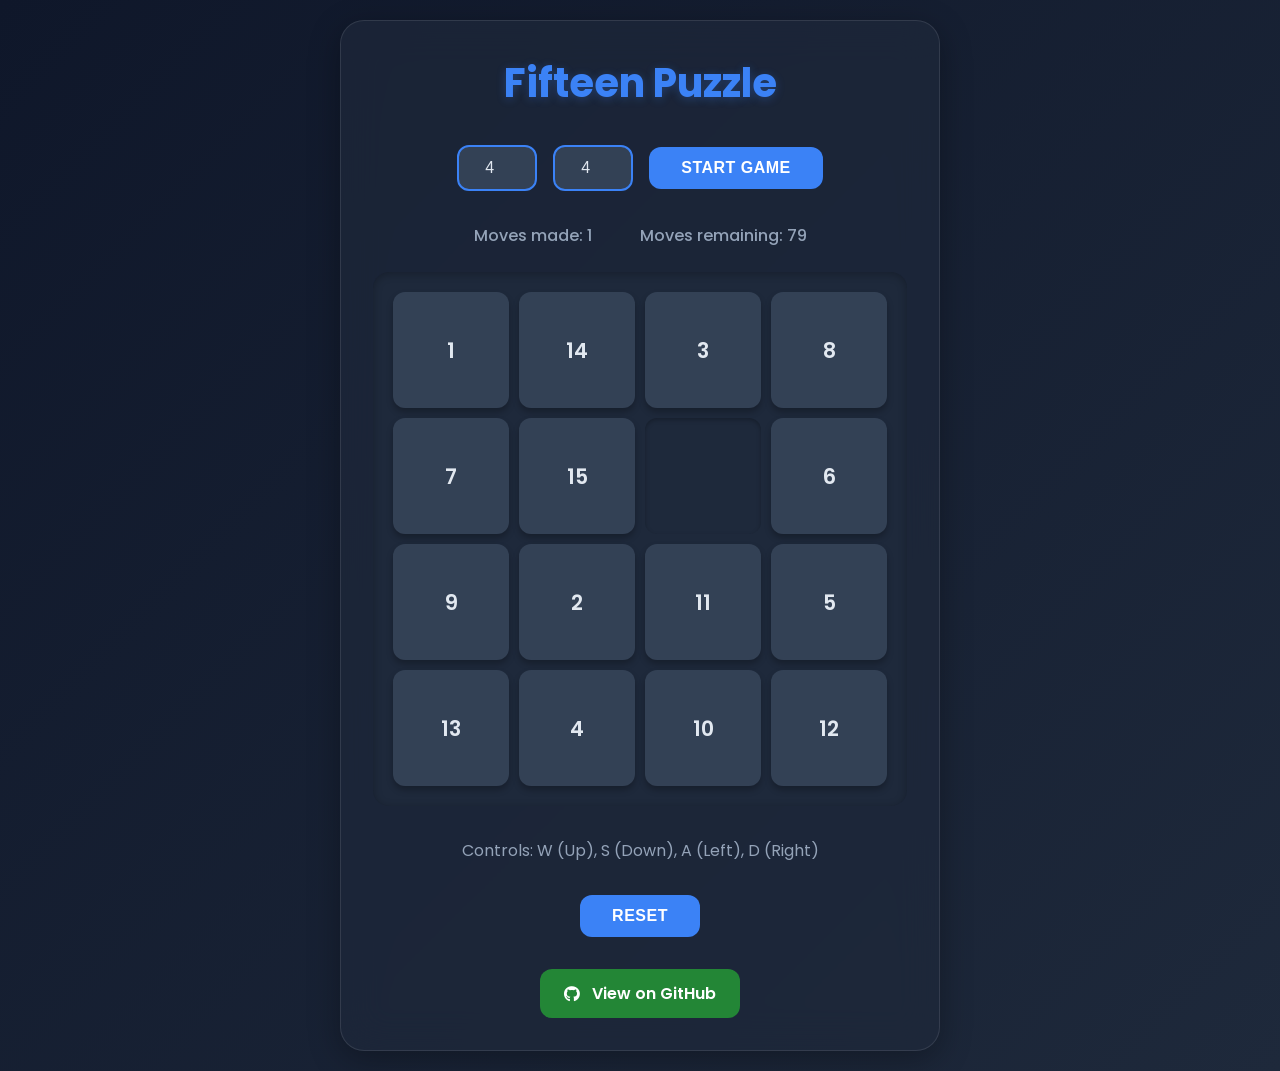
==== index.html @ 3770772b "Pagina web funcional" ====
<!-- index.html -->
<!DOCTYPE html>
<html lang="en">
<head>
    <meta charset="UTF-8">
    <meta name="viewport" content="width=device-width, initial-scale=1.0">
    <title>Fifteen Puzzle</title>
    <link href="https://fonts.googleapis.com/css2?family=Poppins:wght@400;500;600;700&display=swap" rel="stylesheet">
    <link rel="stylesheet" href="https://cdnjs.cloudflare.com/ajax/libs/font-awesome/6.0.0/css/all.min.css">
    <link rel="stylesheet" href="style.css">
</head>
<body>
    <div class="container">
        <h1>Fifteen Puzzle</h1>

        <div class="setup">
            <input type="number" id="rows" min="2" max="15" value="4" placeholder="Rows">
            <input type="number" id="cols" min="2" max="15" value="4" placeholder="Columns">
            <button onclick="startGame()">Start Game</button>
        </div>

        <div class="game-info">
            <p>Moves made: <span id="moves">0</span></p>
            <p>Moves remaining: <span id="remaining">0</span></p>
        </div>

        <div id="board"></div>

        <div class="controls">
            <p>Controls: W (Up), S (Down), A (Left), D (Right)</p>
            <button class = "reset" onclick="resetGame()">Reset</button>
        </div>

        <a href="https://github.com/facur3/Fifteen" class="github-link" target="_blank" rel="noopener">
            <i class="fab fa-github"></i> View on GitHub
        </a>
    </div>
    <script src="game.js"></script>
</body>
</html>
---- style.css ----
:root {
    --dark-bg: #0f172a;
    --card-bg: #1e293b;
    --accent: #3b82f6;
    --text-primary: #e2e8f0;
    --text-secondary: #94a3b8;
    --shadow: rgba(0, 0, 0, 0.25);
    --tile-bg: #334155;
    --tile-hover: #475569;
}

* {
    margin: 0;
    padding: 0;
    box-sizing: border-box;
}

body {
    font-family: 'Poppins', sans-serif;
    background: linear-gradient(135deg, #0f172a, #1e293b);
    min-height: 100vh;
    display: flex;
    justify-content: center;
    align-items: center;
    color: var(--text-primary);
    padding: 20px;
}

.container {
    background: rgba(30, 41, 59, 0.7);
    padding: 2rem;
    border-radius: 24px;
    box-shadow: 0 8px 32px rgba(0, 0, 0, 0.3);
    -webkit-backdrop-filter: blur(20px);
    backdrop-filter: blur(20px);
    border: 1px solid rgba(255, 255, 255, 0.1);
    max-width: 90%;
    width: 600px;
}

h1 {
    color: var(--accent);
    margin-bottom: 2rem;
    font-size: 2.5rem;
    font-weight: 700;
    text-align: center;
    text-shadow: 0 2px 10px rgba(59, 130, 246, 0.3);
}

.setup {
    display: flex;
    gap: 1rem;
    justify-content: center;
    align-items: center;
    margin-bottom: 2rem;
}

input {
    width: 80px;
    padding: 0.75rem;
    background: var(--tile-bg);
    border: 2px solid var(--accent);
    border-radius: 12px;
    font-size: 1rem;
    color: var(--text-primary);
    text-align: center;
    outline: none;
    transition: all 0.3s ease;
}

input:focus {
    box-shadow: 0 0 0 3px rgba(59, 130, 246, 0.3);
}

button {
    padding: 0.75rem 2rem;
    background: var(--accent);
    color: white;
    border: none;
    border-radius: 12px;
    cursor: pointer;
    font-size: 1rem;
    font-weight: 600;
    transition: all 0.3s ease;
    text-transform: uppercase;
    letter-spacing: 0.5px;
}

button:hover {
    transform: translateY(-2px);
    box-shadow: 0 4px 20px rgba(59, 130, 246, 0.4);
}

#board {
    display: grid;
    gap: 10px;
    padding: 20px;
    background: var(--card-bg);
    border-radius: 16px;
    margin: 20px auto;
    box-shadow: inset 0 2px 8px var(--shadow);
    max-width: 100%;
}

.tile {
    background: var(--tile-bg);
    border: none;
    border-radius: 12px;
    padding: 1.5rem;
    font-size: 1.3rem;
    font-weight: 600;
    cursor: pointer;
    color: var(--text-primary);
    box-shadow: 0 4px 6px var(--shadow);
    transition: all 0.3s ease;
    display: flex;
    justify-content: center;
    align-items: center;
    aspect-ratio: 1;
}

.tile:not(.empty):hover {
    transform: translateY(-2px);
    background: var(--tile-hover);
    box-shadow: 0 6px 15px var(--shadow);
}

.empty {
    background: var(--card-bg);
    box-shadow: inset 0 2px 4px var(--shadow);
}

.game-info {
    display: flex;
    justify-content: center;
    gap: 3rem;
    margin: 1.5rem 0;
    font-weight: 500;
    color: var(--text-secondary);
}

.controls {
    text-align: center;
    margin-top: 2rem;
    margin-bottom: 2rem;
    color: var(--text-secondary);
}

.reset {
    margin-top: 2rem;
}

.github-link {
    display: flex;
    align-items: center;
    justify-content: center;
    gap: 0.75rem;
    margin: 2rem auto 0;
    padding: 0.75rem 1.5rem;
    background: #238636;
    color: white;
    text-decoration: none;
    border-radius: 12px;
    transition: all 0.3s ease;
    font-weight: 600;
    width: fit-content;
}

.github-link:hover {
    background: #2ea043;
    transform: translateY(-2px);
    box-shadow: 0 4px 20px rgba(35, 134, 54, 0.4);
}
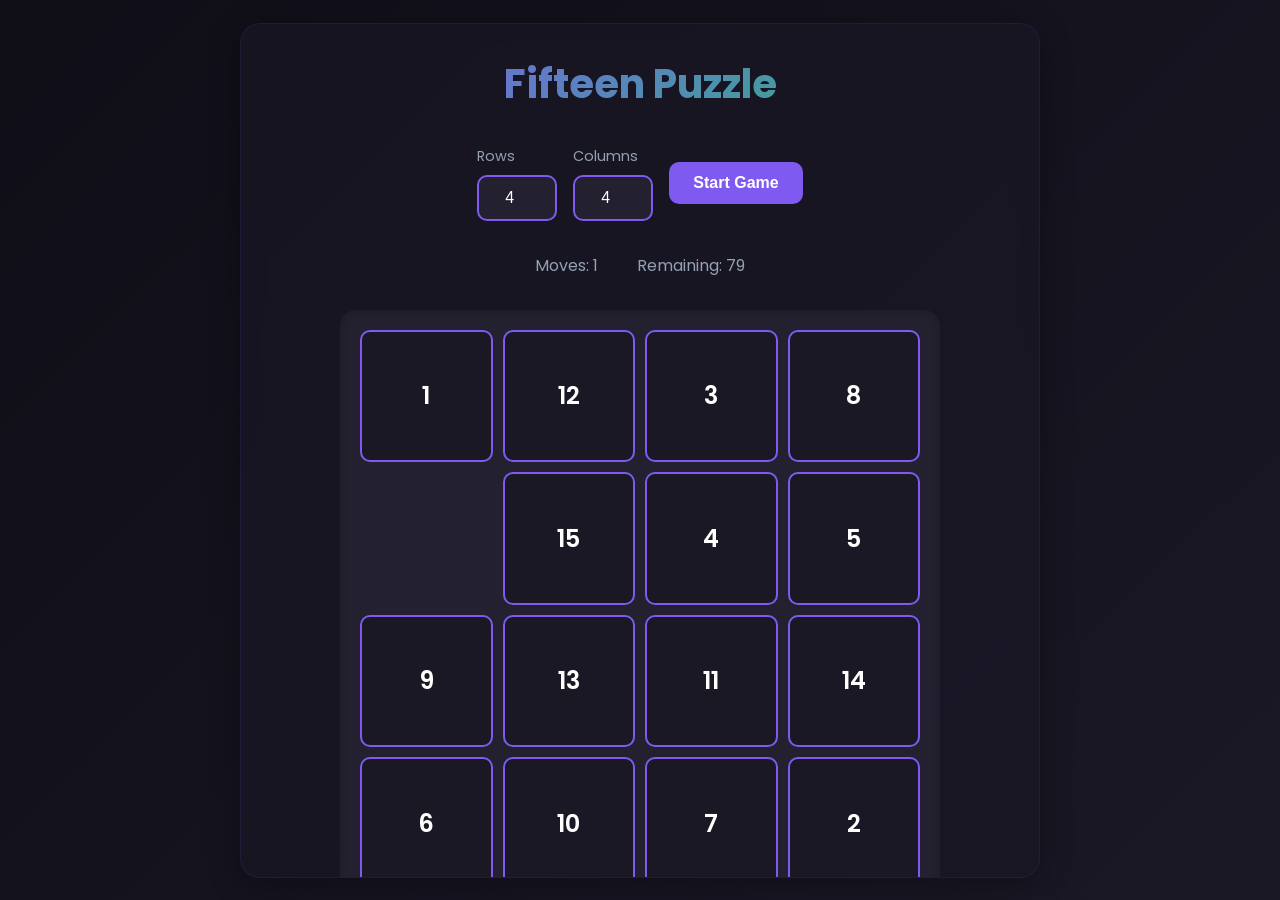
==== commit 457a59d0: "FIFTEEN" ====
--- a/index.html
+++ b/index.html
@@ -1,4 +1,3 @@
-<!-- index.html -->
 <!DOCTYPE html>
 <html lang="en">
 <head>
@@ -14,21 +13,35 @@
         <h1>Fifteen Puzzle</h1>
 
         <div class="setup">
-            <input type="number" id="rows" min="2" max="15" value="4" placeholder="Rows">
-            <input type="number" id="cols" min="2" max="15" value="4" placeholder="Columns">
-            <button onclick="startGame()">Start Game</button>
+            <div class="input-group">
+                <label for="rows">Rows</label>
+                <input type="number" id="rows" min="2" max="15" value="4">
+            </div>
+            <div class="input-group">
+                <label for="cols">Columns</label>
+                <input type="number" id="cols" min="2" max="15" value="4">
+            </div>
+            <button class = "start" onclick="startGame()">Start Game</button>
         </div>
 
         <div class="game-info">
-            <p>Moves made: <span id="moves">0</span></p>
-            <p>Moves remaining: <span id="remaining">0</span></p>
+            <p>Moves: <span id="moves">0</span></p>
+            <p>Remaining: <span id="remaining">0</span></p>
         </div>
 
         <div id="board"></div>
 
         <div class="controls">
-            <p>Controls: W (Up), S (Down), A (Left), D (Right)</p>
-            <button class = "reset" onclick="resetGame()">Reset</button>
+            <div class="mobile-controls">
+                <button class="control-btn up-btn" onmousedown="handleMove('w')" ontouchstart="handleMove('w')">↑</button>
+                <div class="mobile-controls-row">
+                    <button class="control-btn left-btn" onmousedown="handleMove('a')" ontouchstart="handleMove('a')">←</button>
+                    <button class="control-btn down-btn" onmousedown="handleMove('s')" ontouchstart="handleMove('s')">↓</button>
+                    <button class="control-btn right-btn" onmousedown="handleMove('d')" ontouchstart="handleMove('d')">→</button>
+                </div>
+            </div>
+            <p class="desktop-controls">Controls: W (Up), S (Down), A (Left), D (Right)</p>
+            <button class="reset" onclick="resetGame()">Reset Game</button>
         </div>
 
         <a href="https://github.com/facur3/Fifteen" class="github-link" target="_blank" rel="noopener">
--- a/style.css
+++ b/style.css
@@ -1,12 +1,15 @@
 :root {
-    --dark-bg: #0f172a;
-    --card-bg: #1e293b;
-    --accent: #3b82f6;
-    --text-primary: #e2e8f0;
-    --text-secondary: #94a3b8;
-    --shadow: rgba(0, 0, 0, 0.25);
-    --tile-bg: #334155;
-    --tile-hover: #475569;
+    --dark-bg: #0f0e17;
+    --card-bg: #1a1825;
+    --tile-bg: #232130;
+    --accent: #7f5af0;
+    --accent-hover: #9373f4;
+    --text-primary: #fffffe;
+    --text-secondary: #94a1b2;
+    --shadow: rgba(0, 0, 0, 0.4);
+    --neon-glow: 0 0 20px rgba(127, 90, 240, 0.4);
+    --gradient: linear-gradient(135deg, #7f5af0, #2cb67d);
+    --board-max-size: min(80vh, 600px);
 }
 
 * {
@@ -17,137 +20,165 @@
 
 body {
     font-family: 'Poppins', sans-serif;
-    background: linear-gradient(135deg, #0f172a, #1e293b);
+    background: linear-gradient(135deg, #0f0e17 0%, #1a1825 100%);
     min-height: 100vh;
     display: flex;
     justify-content: center;
     align-items: center;
     color: var(--text-primary);
-    padding: 20px;
+    padding: clamp(10px, 3vw, 20px);
 }
 
 .container {
-    background: rgba(30, 41, 59, 0.7);
-    padding: 2rem;
-    border-radius: 24px;
+    background: rgba(26, 24, 37, 0.7);
+    -webkit-backdrop-filter: blur(10px);
+    backdrop-filter: blur(10px);
+    border: 1px solid rgba(127, 90, 240, 0.1);
+    border-radius: 20px;
+    padding: clamp(15px, 4vw, 30px);
+    width: min(95vw, 800px);
+    max-height: 95vh;
+    overflow-y: auto;
     box-shadow: 0 8px 32px rgba(0, 0, 0, 0.3);
-    -webkit-backdrop-filter: blur(20px);
-    backdrop-filter: blur(20px);
-    border: 1px solid rgba(255, 255, 255, 0.1);
-    max-width: 90%;
-    width: 600px;
 }
 
 h1 {
-    color: var(--accent);
-    margin-bottom: 2rem;
-    font-size: 2.5rem;
+    background: var(--gradient);
+    -webkit-background-clip: text;
+    background-clip: text;
+    -webkit-text-fill-color: transparent;
+    font-size: clamp(1.5rem, 5vw, 2.5rem);
+    margin-bottom: clamp(1rem, 3vw, 2rem);
+    text-align: center;
     font-weight: 700;
-    text-align: center;
-    text-shadow: 0 2px 10px rgba(59, 130, 246, 0.3);
 }
 
 .setup {
     display: flex;
+    flex-wrap: wrap;
     gap: 1rem;
     justify-content: center;
     align-items: center;
-    margin-bottom: 2rem;
+    margin-bottom: clamp(1rem, 3vw, 2rem);
+}
+
+.input-group {
+    display: flex;
+    flex-direction: column;
+    gap: 0.5rem;
+}
+
+label {
+    color: var(--text-secondary);
+    font-size: 0.9rem;
 }
 
 input {
-    width: 80px;
+    width: clamp(60px, 15vw, 80px);
     padding: 0.75rem;
     background: var(--tile-bg);
     border: 2px solid var(--accent);
-    border-radius: 12px;
+    border-radius: 10px;
+    color: var(--text-primary);
     font-size: 1rem;
-    color: var(--text-primary);
     text-align: center;
+    transition: all 0.3s ease;
+}
+
+input:focus {
     outline: none;
-    transition: all 0.3s ease;
-}
-
-input:focus {
-    box-shadow: 0 0 0 3px rgba(59, 130, 246, 0.3);
+    border-color: var(--accent-hover);
+    box-shadow: var(--neon-glow);
 }
 
 button {
-    padding: 0.75rem 2rem;
+    padding: 0.75rem 1.5rem;
     background: var(--accent);
-    color: white;
+    color: var(--text-primary);
     border: none;
-    border-radius: 12px;
+    border-radius: 10px;
+    font-size: clamp(0.9rem, 2.5vw, 1rem);
+    font-weight: 600;
     cursor: pointer;
-    font-size: 1rem;
-    font-weight: 600;
-    transition: all 0.3s ease;
-    text-transform: uppercase;
-    letter-spacing: 0.5px;
+    transition: all 0.3s ease;
 }
 
 button:hover {
+    background: var(--accent-hover);
     transform: translateY(-2px);
-    box-shadow: 0 4px 20px rgba(59, 130, 246, 0.4);
+    box-shadow: var(--neon-glow);
 }
 
 #board {
     display: grid;
-    gap: 10px;
-    padding: 20px;
+    gap: clamp(5px, 1vw, 10px);
+    padding: clamp(10px, 2vw, 20px);
+    background: var(--tile-bg);
+    border-radius: 15px;
+    margin: clamp(1rem, 3vw, 2rem) auto;
+    width: 100%;
+    max-width: var(--board-max-size);
+    aspect-ratio: 1;
+    box-shadow: inset 0 2px 10px rgba(0, 0, 0, 0.2);
+}
+
+.tile {
     background: var(--card-bg);
-    border-radius: 16px;
-    margin: 20px auto;
-    box-shadow: inset 0 2px 8px var(--shadow);
-    max-width: 100%;
-}
-
-.tile {
-    background: var(--tile-bg);
-    border: none;
-    border-radius: 12px;
-    padding: 1.5rem;
-    font-size: 1.3rem;
+    border: 2px solid var(--accent);
+    border-radius: 10px;
+    color: var(--text-primary);
+    font-size: clamp(1rem, 3vw, 1.5rem);
     font-weight: 600;
+    display: flex;
+    justify-content: center;
+    align-items: center;
+    aspect-ratio: 1;
     cursor: pointer;
-    color: var(--text-primary);
-    box-shadow: 0 4px 6px var(--shadow);
-    transition: all 0.3s ease;
-    display: flex;
-    justify-content: center;
-    align-items: center;
-    aspect-ratio: 1;
+    transition: all 0.3s ease;
 }
 
 .tile:not(.empty):hover {
     transform: translateY(-2px);
-    background: var(--tile-hover);
-    box-shadow: 0 6px 15px var(--shadow);
+    box-shadow: var(--neon-glow);
+    border-color: var(--accent-hover);
 }
 
 .empty {
-    background: var(--card-bg);
-    box-shadow: inset 0 2px 4px var(--shadow);
+    background: transparent;
+    border: none;
 }
 
 .game-info {
     display: flex;
     justify-content: center;
-    gap: 3rem;
-    margin: 1.5rem 0;
-    font-weight: 500;
+    gap: clamp(1rem, 3vw, 3rem);
     color: var(--text-secondary);
-}
-
-.controls {
-    text-align: center;
-    margin-top: 2rem;
-    margin-bottom: 2rem;
-    color: var(--text-secondary);
-}
-
-.reset {
-    margin-top: 2rem;
+    font-size: clamp(0.9rem, 2.5vw, 1rem);
+}
+
+.mobile-controls {
+    display: none;
+    flex-direction: column;
+    align-items: center;
+    gap: 1rem;
+    margin: 1rem 0;
+}
+
+.mobile-controls-row {
+    display: flex;
+    gap: 1rem;
+}
+
+.control-btn {
+    width: clamp(40px, 12vw, 60px);
+    height: clamp(40px, 12vw, 60px);
+    padding: 0;
+    font-size: clamp(1.2rem, 4vw, 1.5rem);
+    background: var(--accent);
+}
+
+.control-btn:hover {
+    background: var(--accent-hover);
 }
 
 .github-link {
@@ -155,19 +186,60 @@
     align-items: center;
     justify-content: center;
     gap: 0.75rem;
-    margin: 2rem auto 0;
+    margin-top: clamp(1rem, 3vw, 2rem);
+    color: var(--accent);
+    text-decoration: none;
+    font-size: clamp(0.9rem, 2.5vw, 1rem);
     padding: 0.75rem 1.5rem;
-    background: #238636;
-    color: white;
-    text-decoration: none;
-    border-radius: 12px;
-    transition: all 0.3s ease;
-    font-weight: 600;
-    width: fit-content;
+    border: 2px solid var(--accent);
+    border-radius: 10px;
+    transition: all 0.3s ease;
 }
 
 .github-link:hover {
-    background: #2ea043;
+    background: var(--accent);
+    color: var(--text-primary);
     transform: translateY(-2px);
-    box-shadow: 0 4px 20px rgba(35, 134, 54, 0.4);
+    box-shadow: var(--neon-glow);
+}
+
+@media (max-width: 768px) {
+    .desktop-controls {
+        display: none;
+    }
+
+    .mobile-controls {
+        display: flex;
+    }
+
+    .setup {
+        flex-direction: column;
+    }
+}
+
+@media (max-height: 700px) {
+    .container {
+        padding: 1rem;
+    }
+    
+    h1 {
+        margin-bottom: 1rem;
+    }
+    
+    .game-info {
+        margin: 0.5rem 0;
+    }
+}
+
+@media (orientation: landscape) and (max-height: 500px) {
+    .container {
+        display: grid;
+        grid-template-columns: auto 1fr;
+        gap: 1rem;
+        align-items: center;
+    }
+
+    #board {
+        margin: 0;
+    }
 }
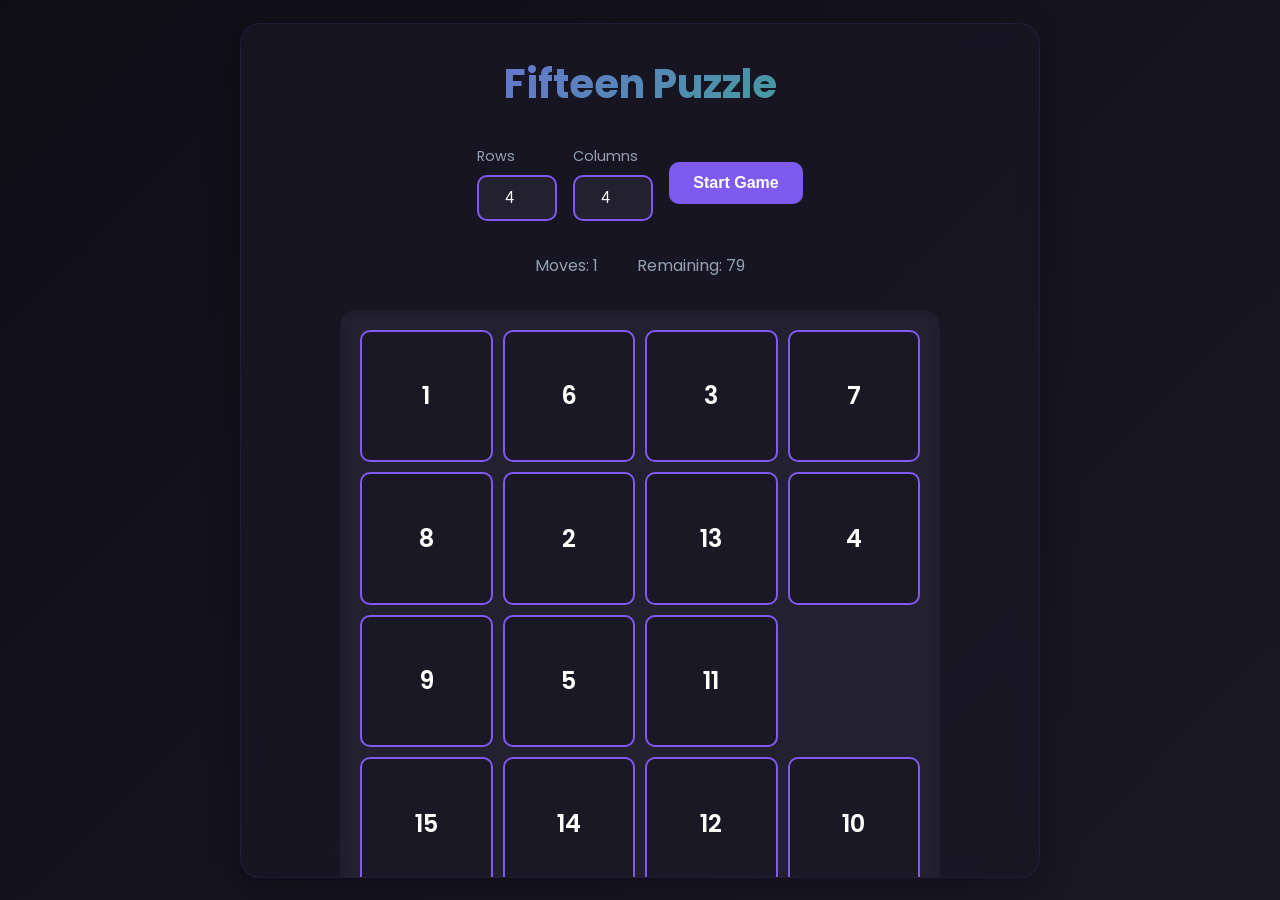
==== commit f23ee35f: "Lanzamiento terminado" ====
--- a/index.html
+++ b/index.html
@@ -4,6 +4,12 @@
     <meta charset="UTF-8">
     <meta name="viewport" content="width=device-width, initial-scale=1.0">
     <title>Fifteen Puzzle</title>
+    <link rel="icon" type="image/x-icon" href="./pics/fifteen.png">
+    <link rel="icon" type="image/png" sizes="16x16" href="./pics/fifteen.png">
+    <link rel="icon" type="image/png" sizes="32x32" href="./pics/fifteen.png">
+    <link rel="apple-touch-icon" sizes="180x180" href="./pics/fifteen.png">
+    <link rel="manifest" href="site.webmanifest">
+    <meta name="theme-color" content="#0f0e17">
     <link href="https://fonts.googleapis.com/css2?family=Poppins:wght@400;500;600;700&display=swap" rel="stylesheet">
     <link rel="stylesheet" href="https://cdnjs.cloudflare.com/ajax/libs/font-awesome/6.0.0/css/all.min.css">
     <link rel="stylesheet" href="style.css">
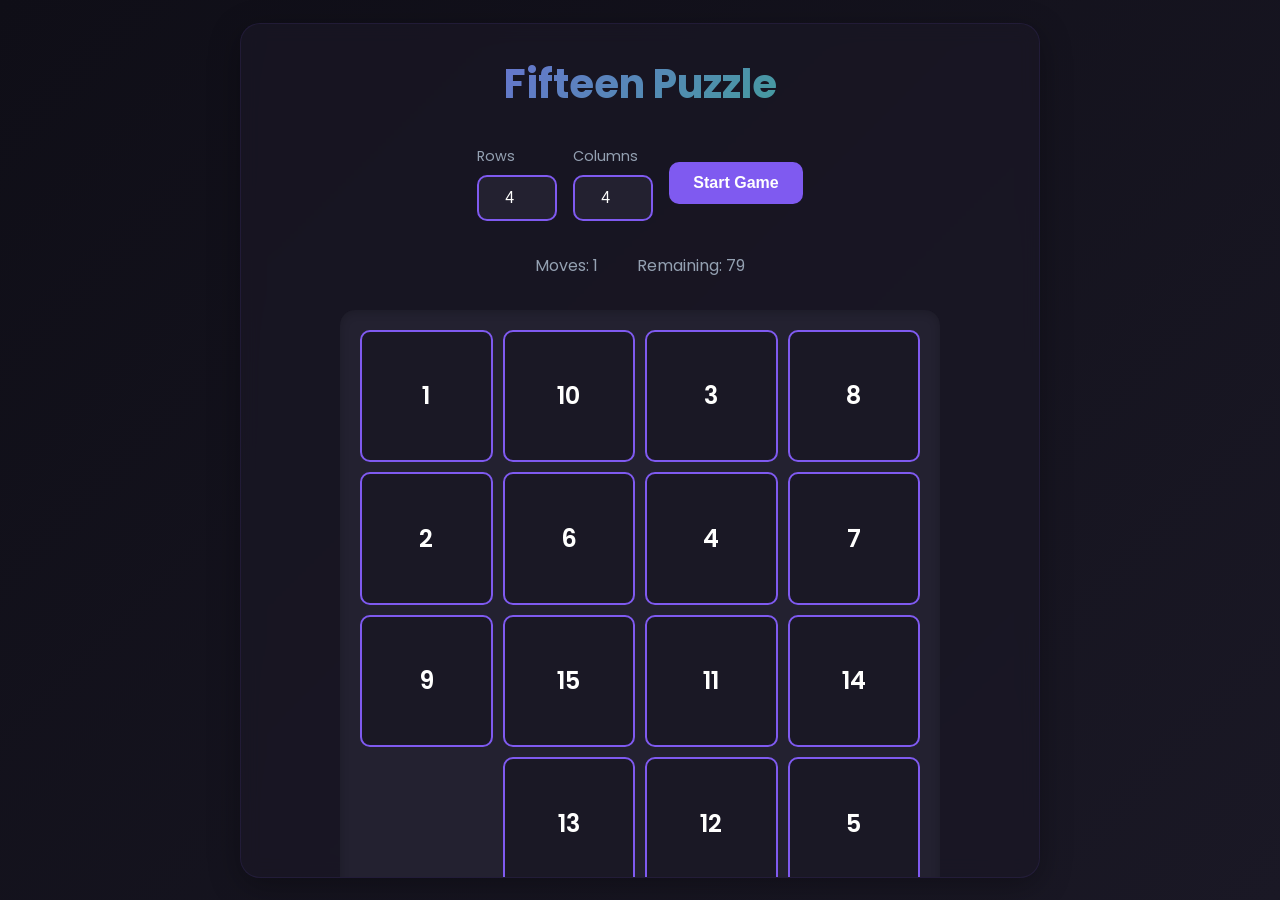
==== commit 76c9ff5a: "Finished" ====
--- a/index.html
+++ b/index.html
@@ -10,6 +10,11 @@
     <link rel="apple-touch-icon" sizes="180x180" href="./pics/fifteen.png">
     <link rel="manifest" href="site.webmanifest">
     <meta name="theme-color" content="#0f0e17">
+    <script>
+        if (!('themeColor' in document.createElement('meta'))) {
+            document.querySelector('meta[name="theme-color"]').setAttribute('content', '#0f0e17');
+        }
+    </script>
     <link href="https://fonts.googleapis.com/css2?family=Poppins:wght@400;500;600;700&display=swap" rel="stylesheet">
     <link rel="stylesheet" href="https://cdnjs.cloudflare.com/ajax/libs/font-awesome/6.0.0/css/all.min.css">
     <link rel="stylesheet" href="style.css">
